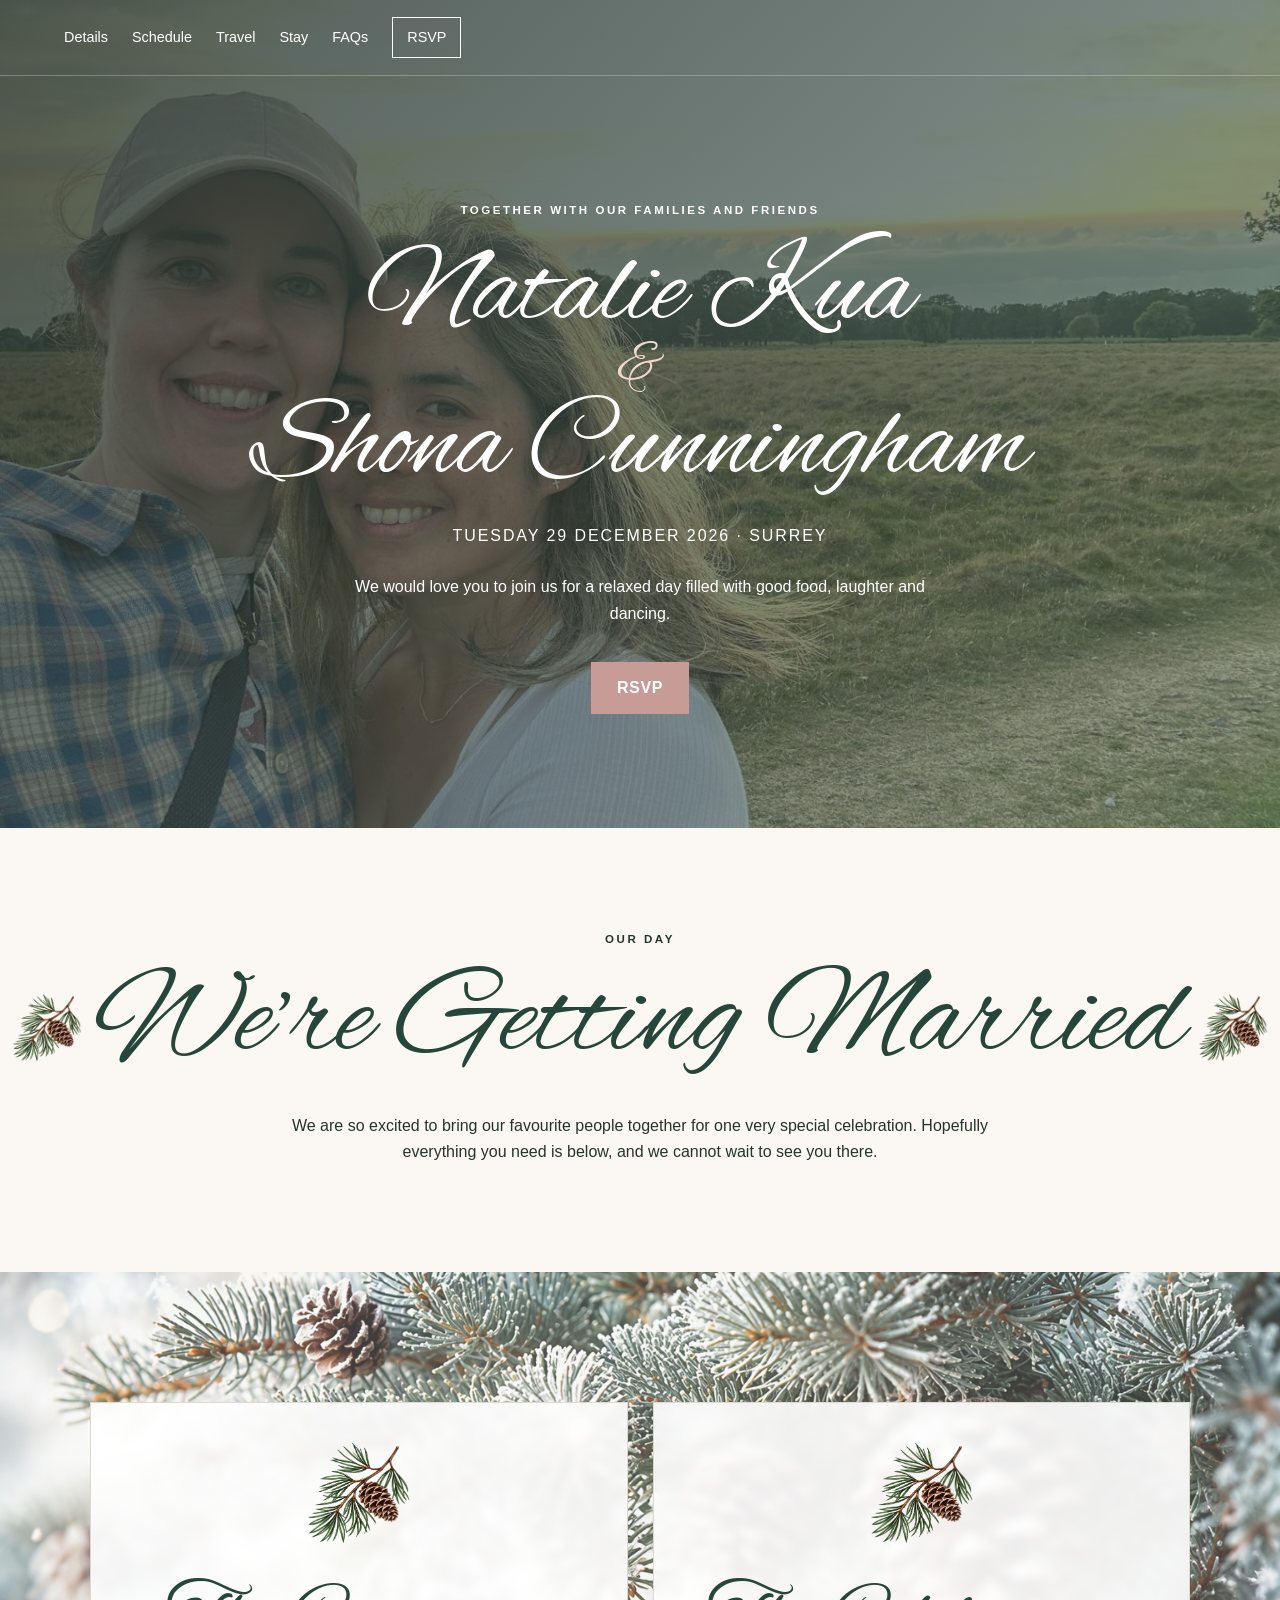
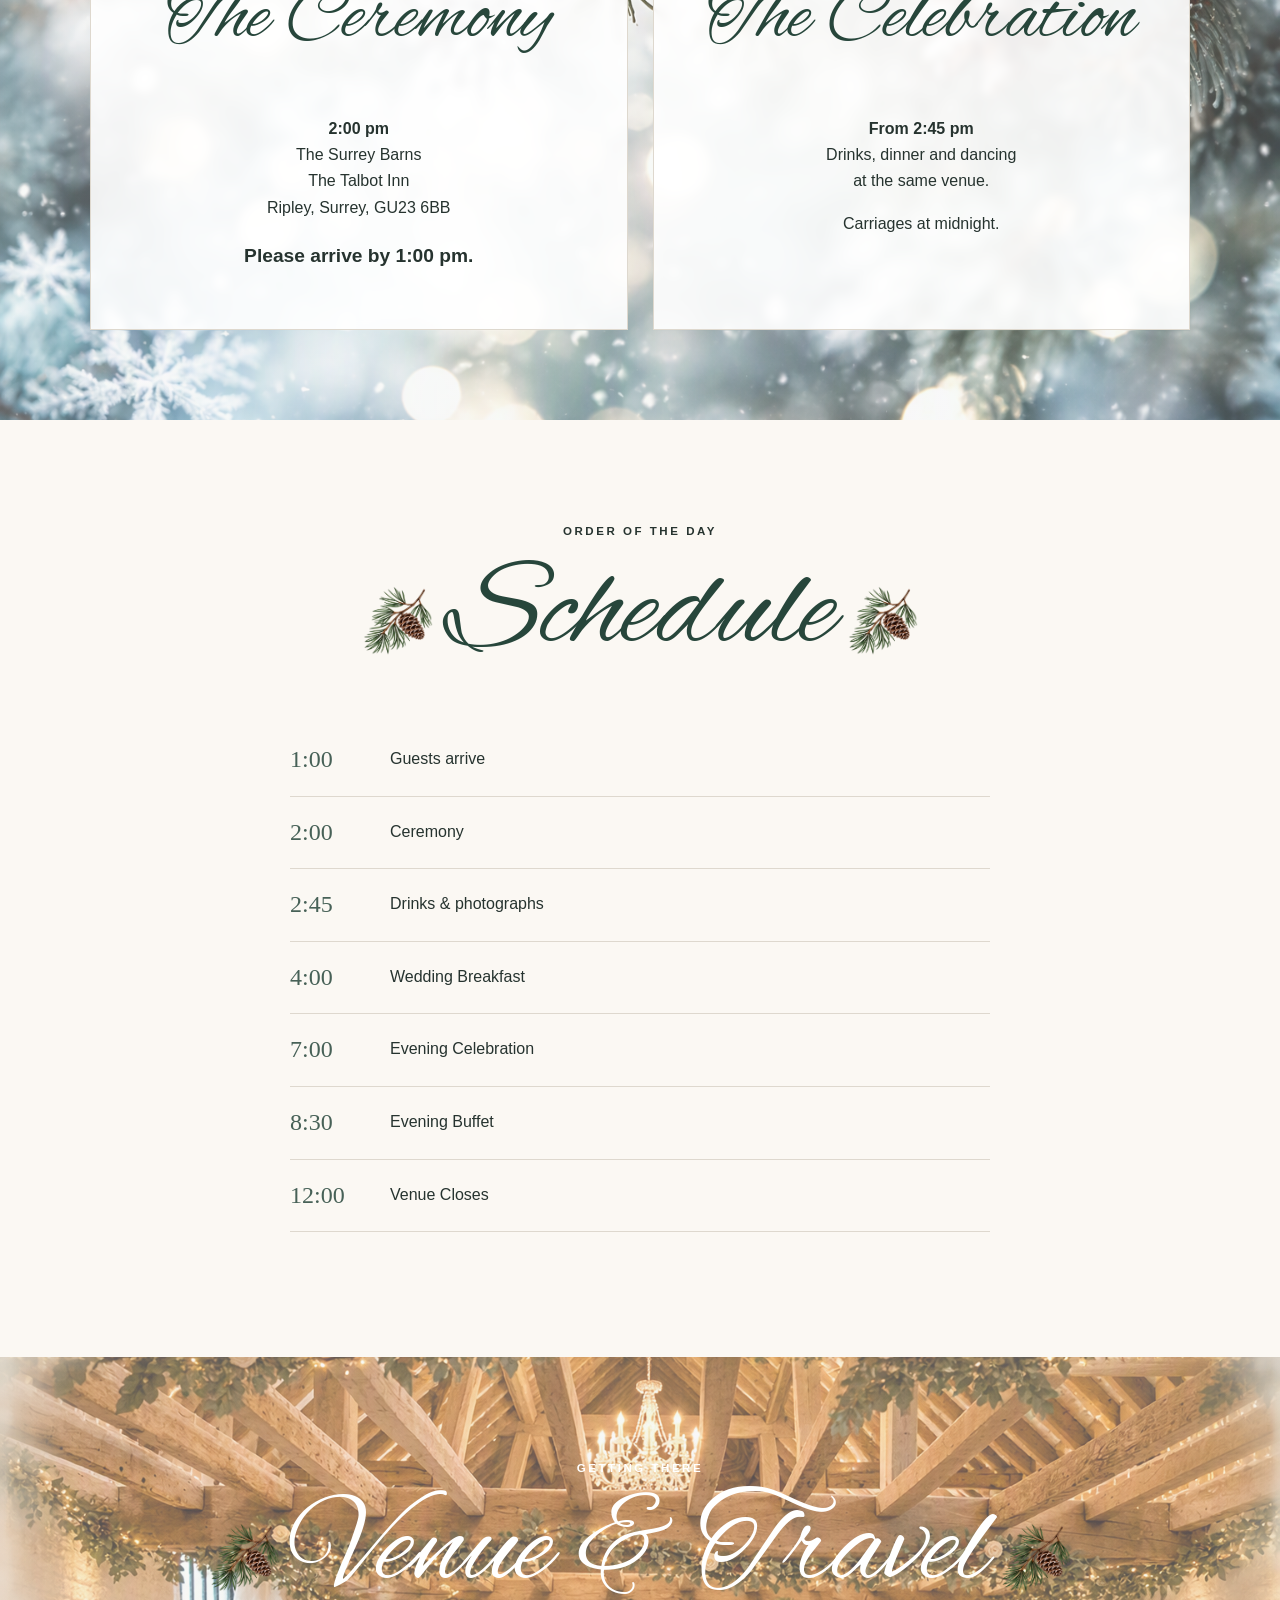
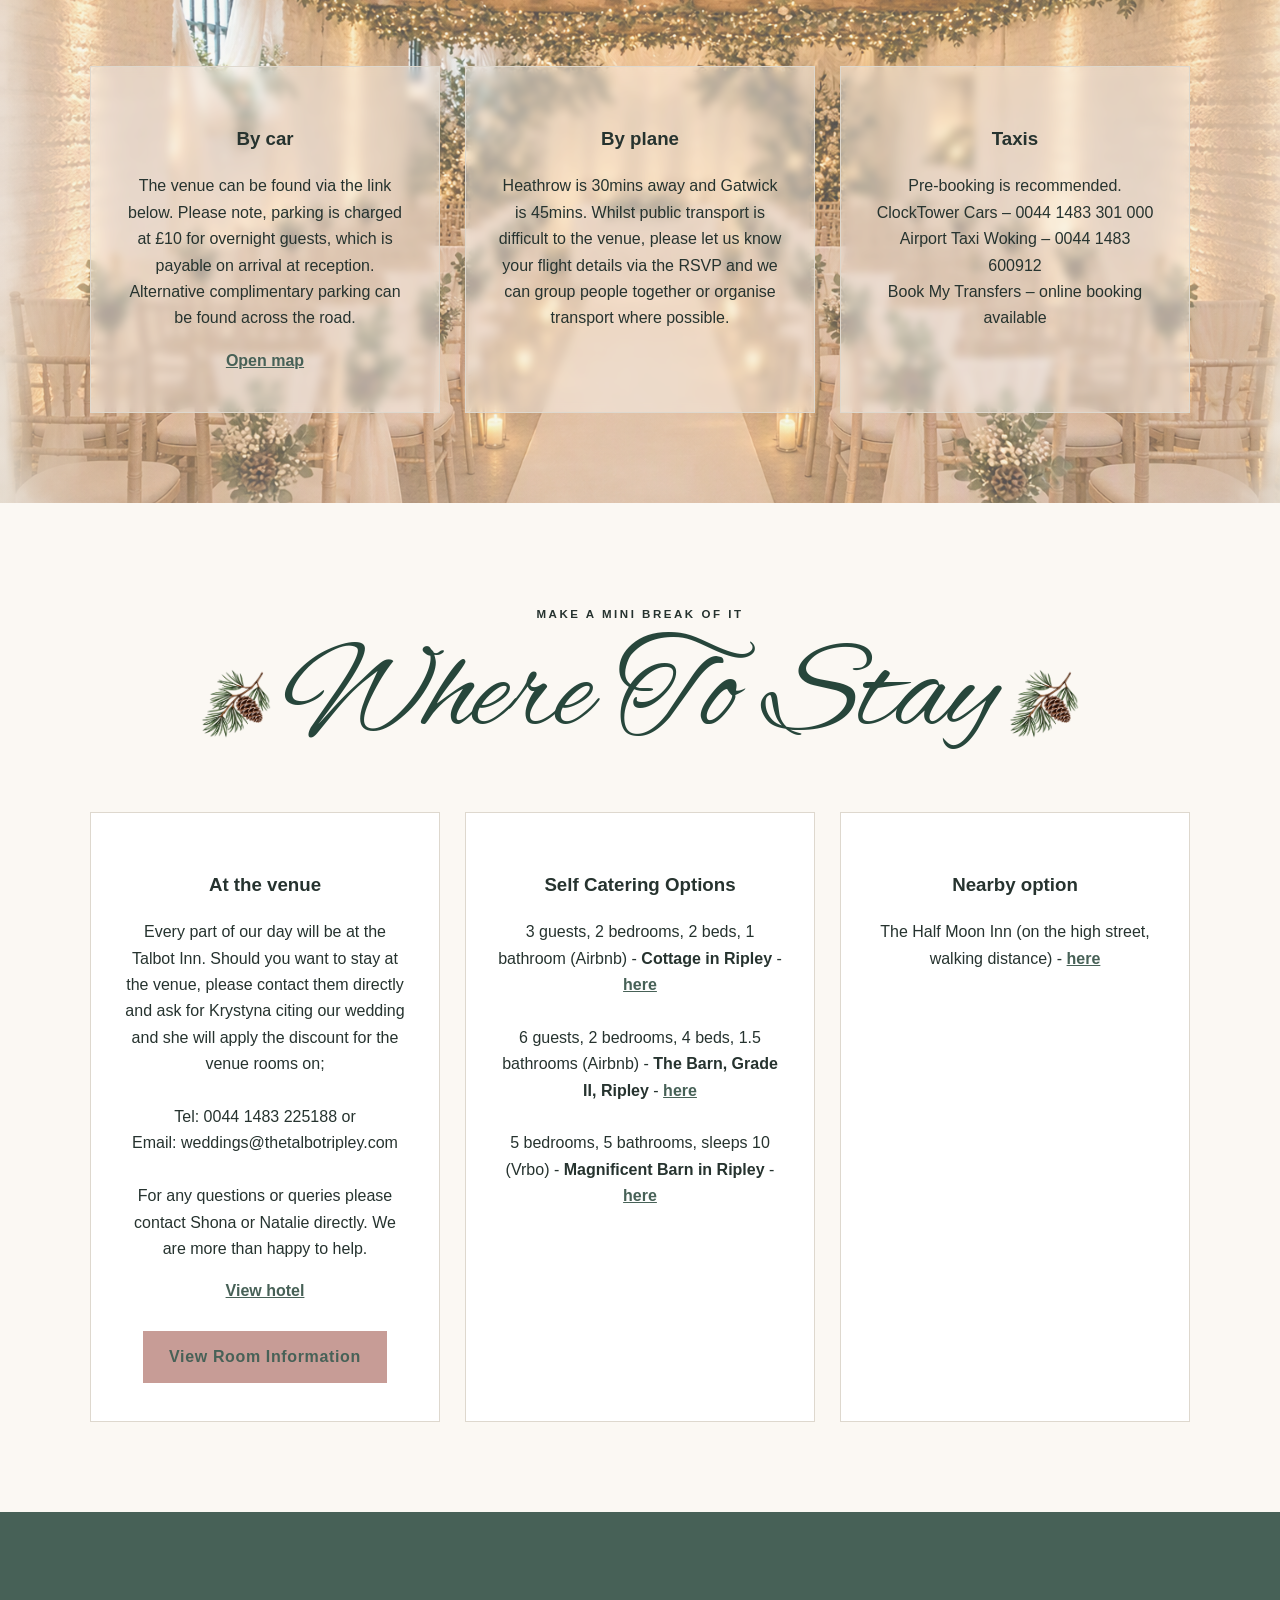
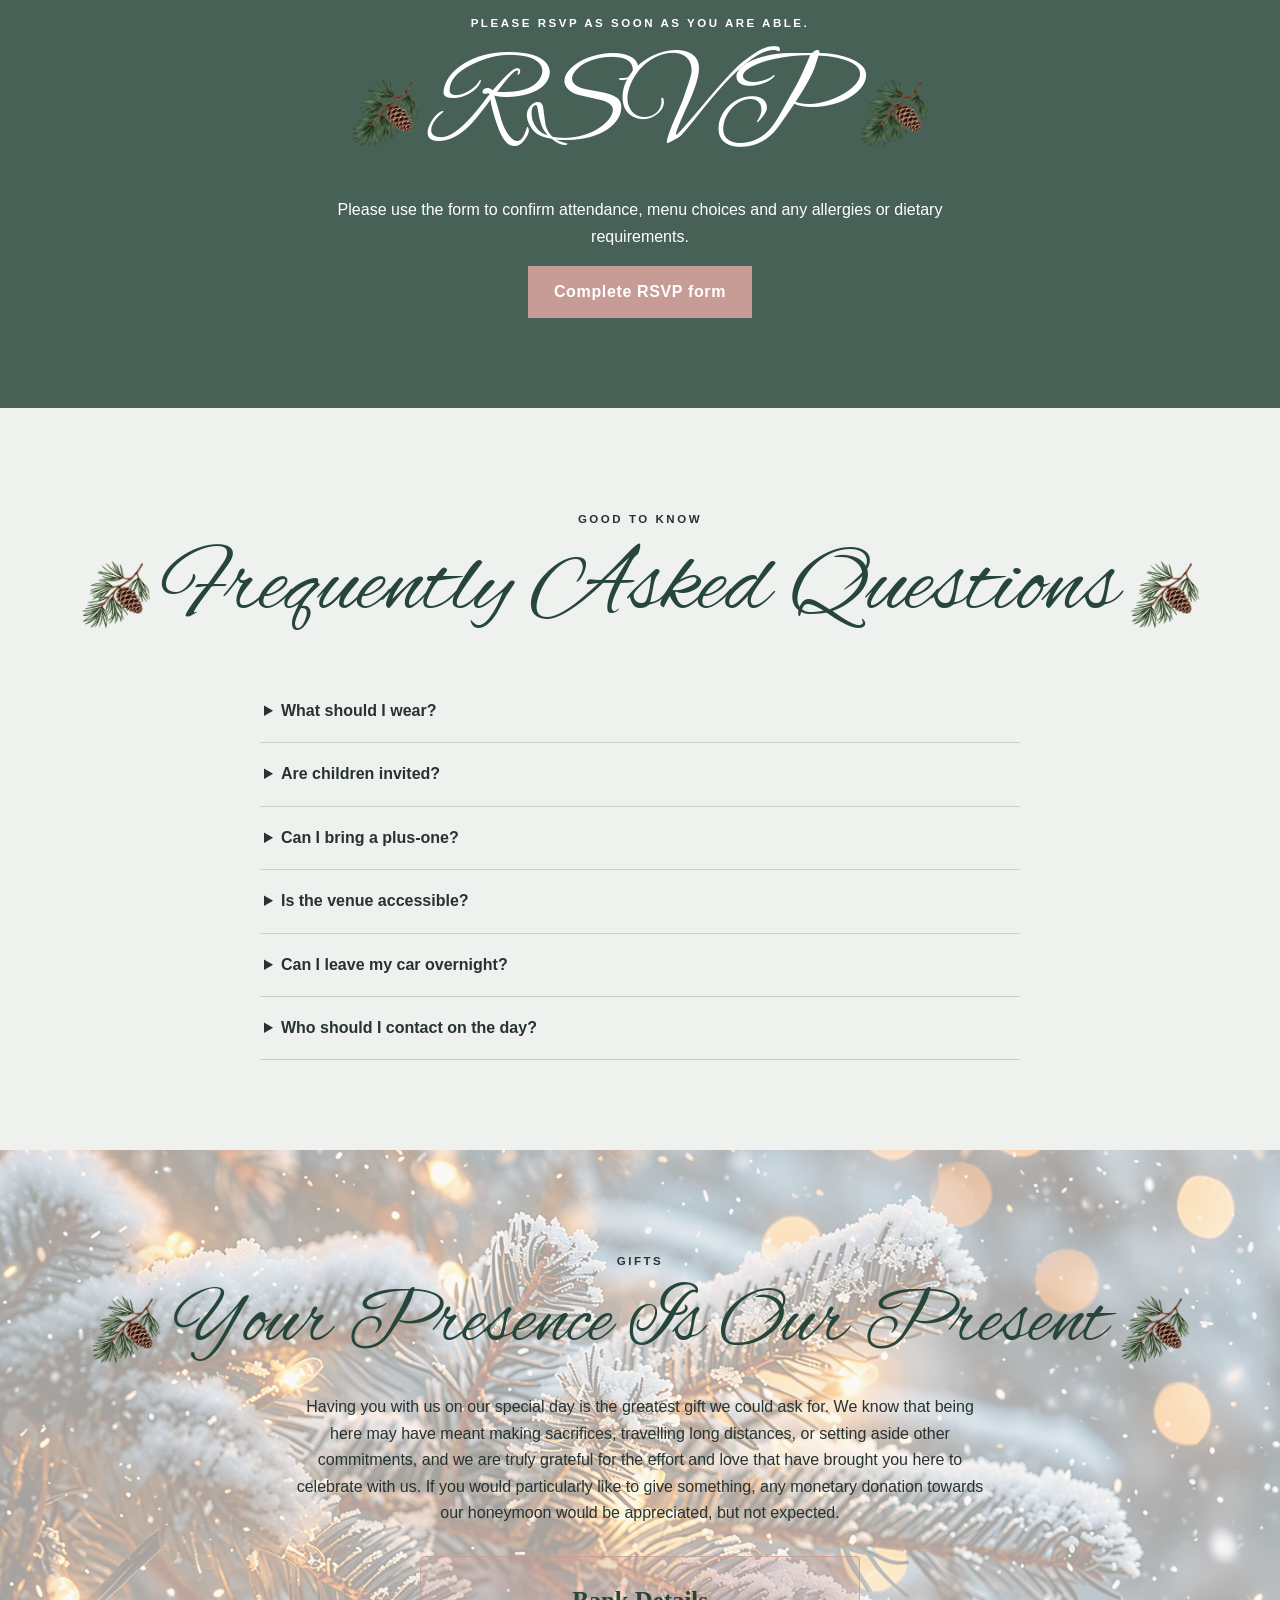
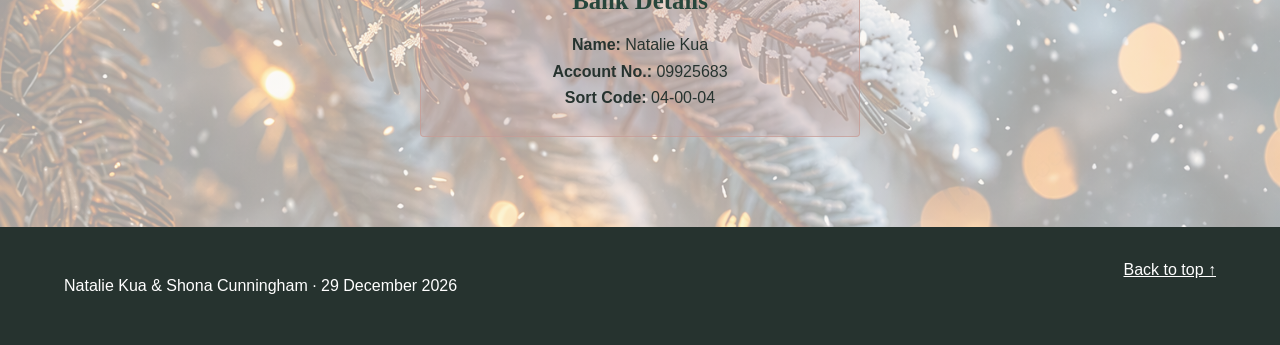
==== index.html @ ed96dc35 "Add Natalie and Shona wedding website" ====
<!doctype html>
<html lang="en">
<head>
  <meta charset="utf-8">
  <meta name="viewport" content="width=device-width, initial-scale=1">
  <meta name="description" content="Wedding website for Natalie Kua and Shona Cunningham">
  <title>Natalie Kua & Shona Cunningham | Our Wedding</title>
  <link rel="preconnect" href="https://fonts.googleapis.com">
  <link rel="preconnect" href="https://fonts.gstatic.com" crossorigin>
  <link href="https://fonts.googleapis.com/css?family=Alex+Brush" rel="stylesheet">
  <link rel="stylesheet" href="styles.css">
</head>
<body>
  <header class="hero" id="home">
    <nav class="nav" aria-label="Main navigation">
      <button class="menu-button" aria-expanded="false" aria-controls="menu">Menu</button>
      <div id="menu" class="menu">
        <a href="#details">Details</a><a href="#schedule">Schedule</a><a href="#travel">Travel</a><a href="#stay">Stay</a><a href="#faq">FAQs</a><a class="nav-rsvp" href="#rsvp">RSVP</a>
      </div>
    </nav>
    <div class="hero-content">
      <p class="eyebrow">Together with our families and friends</p>
      <h1>Natalie Kua <span>&</span> Shona Cunningham</h1>
      <p class="date">Tuesday 29 December 2026 · Surrey</p>
      <p class="intro">We would love you to join us for a relaxed day filled with good food, laughter and dancing.</p>
      <a class="button primary" href="#rsvp">RSVP</a>
    </div>
  </header>

  <main>
	<section class="section welcome">
		<p class="eyebrow">Our day</p>
		<div class="schedule-title"><img class="schedule-pinecone" src="pinecone.png" alt=""><h2>We’re Getting Married</h2><img class="schedule-pinecone" src="pinecone.png" alt=""></div>
		<p>We are so excited to bring our favourite people together for one very special celebration. Hopefully everything you need is below, and we cannot wait to see you there.</p>
	</section>

	<section class="section tinted details-background" id="details">
	<div class="grid two">
		<article class="card"><img class="pinecone-icon" src="pinecone.png" alt=""><h2 class="winter-title">The Ceremony</h2><p><strong>2:00 pm</strong><br>The Surrey Barns<br>The Talbot Inn<br>Ripley, Surrey, GU23 6BB</p><p class="arrival-time">Please arrive by 1:00 pm.</p></article>
		<article class="card"><img class="pinecone-icon" src="pinecone.png" alt=""><h2 class="winter-title">The Celebration</h2><p><strong>From 2:45 pm</strong><br>Drinks, dinner and dancing<br>at the same venue.</p><p>Carriages at midnight.</p></article>
	</div>
	</section>

    <section class="section" id="schedule"><p class="eyebrow">Order of the day</p><div class="schedule-title"><img class="schedule-pinecone" src="pinecone.png" alt=""><h2>Schedule</h2><img class="schedule-pinecone" src="pinecone.png" alt=""></div>
      <div class="timeline">
        <div><time>1:00</time><p>Guests arrive</p></div><div><time>2:00</time><p>Ceremony</p></div><div><time>2:45</time><p>Drinks & photographs</p></div><div><time>4:00</time><p>Wedding Breakfast</p></div><div><time>7:00</time><p>Evening Celebration</p></div><div><time>8:30</time><p>Evening Buffet</p></div><div><time>12:00</time><p>Venue Closes</p></div>
      </div>
    </section>

    <section class="section tinted venue-background" id="travel"><p class="eyebrow">Getting there</p><div class="schedule-title venue-title"><img class="schedule-pinecone" src="pinecone.png" alt=""><h2>Venue & Travel</h2><img class="schedule-pinecone" src="pinecone.png" alt=""></div>
      <div class="grid three">
        <article class="info"><h3>By car</h3><p>The venue can be found via the link below. Please note, parking is charged at £10 for overnight guests, which is payable on arrival at reception. Alternative complimentary parking can be found across the road.</p><a href="https://www.google.com/maps/place/The+Talbot+Inn/@51.301319,-0.4917199,17z/data=!3m1!4b1!4m9!3m8!1s0x4875d91f69d232e7:0x730e98c4e39c1e89!5m2!4m1!1i2!8m2!3d51.301319!4d-0.489145!16s%2Fg%2F1thkr515?entry=ttu&g_ep=EgoyMDI2MDkyMy4wIKXMDSoASAFQAw%3D%3D" target="_blank" rel="noopener">Open map</a></article>
        <article class="info"><h3>By plane</h3><p>Heathrow is 30mins away and Gatwick is 45mins. Whilst public transport is difficult to the venue, please let us know your flight details via the RSVP and we can group people together or organise transport where possible.</p></article>
        <article class="info"><h3>Taxis</h3><p>Pre-booking is recommended.<br>ClockTower Cars – 0044 1483 301 000<br>Airport Taxi Woking – 0044 1483 600912<br>Book My Transfers – online booking available</p></article>
      </div>
    </section>

    <section class="section" id="stay"><p class="eyebrow">Make a mini break of it</p><div class="schedule-title"><img class="schedule-pinecone" src="pinecone.png" alt=""><h2>Where To Stay</h2><img class="schedule-pinecone" src="pinecone.png" alt=""></div>
      <div class="grid three">
        <article class="hotel"><h3>At the venue</h3><p>Every part of our day will be at the Talbot Inn. Should you want to stay at the venue, please contact them directly and ask for Krystyna citing our wedding and she will apply the discount for the venue rooms on;<br><br>Tel: 0044 1483 225188 or<br>Email: weddings@thetalbotripley.com<br><br>For any questions or queries please contact Shona or Natalie directly. We are more than happy to help.</p><a href="https://www.thetalbotripley.com/">View hotel</a><br><br><a class="button primary" href="Booking Bedrooms Information.png" target="_blank" rel="noopener noreferrer">View Room Information</a></article>
        <article class="hotel"><h3>Self Catering Options</h3><p>3 guests, 2 bedrooms, 2 beds, 1 bathroom (Airbnb) - <strong>Cottage in Ripley</strong> - <a href="https://www.airbnb.co.uk/rooms/48444565?adults=1&amp;search_mode=regular_search&amp;check_in=2026-10-12&amp;check_out=2026-10-17&amp;children=0&amp;infants=0&amp;pets=0&amp;source_impression_id=p3_1791283510_P3bq5tAaZskhREGz&amp;previous_page_section_name=1001&amp;federated_search_id=3cce7e11-edb4-4709-88c5-89ece3b76636" target="_blank" rel="noopener noreferrer">here</a><br><br>6 guests, 2 bedrooms, 4 beds, 1.5 bathrooms (Airbnb) - <strong>The Barn, Grade II, Ripley</strong> - <a href="https://www.airbnb.co.uk/rooms/1240461088246200144?adults=1&amp;search_mode=regular_search&amp;check_in=2026-10-17&amp;check_out=2026-10-22&amp;children=0&amp;infants=0&amp;pets=0&amp;source_impression_id=p3_1791283533_P3ZbaBsSHEoRqsiL&amp;previous_page_section_name=1001&amp;federated_search_id=3cce7e11-edb4-4709-88c5-89ece3b76636" target="_blank" rel="noopener noreferrer">here</a><br><br>5 bedrooms, 5 bathrooms, sleeps 10 (Vrbo) - <strong>Magnificent Barn in Ripley</strong> - <a href="https://www.vrbo.com/en-gb/p5390775vb?msockid=27b9644bcc4963fe02867288cd6f6294" target="_blank" rel="noopener noreferrer">here</a></p></article>
        <article class="hotel"><h3>Nearby option</h3><p>The Half Moon Inn (on the high street, walking distance) - <a href="https://thehalfmoonripley.co.uk/" target="_blank" rel="noopener noreferrer">here</a></p></article>
      </div>
    </section>

    <section class="section rsvp" id="rsvp"><p class="eyebrow">Please RSVP as soon as you are able.</p><div class="schedule-title"><img class="schedule-pinecone" src="pinecone.png" alt=""><h2>RSVP</h2><img class="schedule-pinecone" src="pinecone.png" alt=""></div><p>Please use the form to confirm attendance, menu choices and any allergies or dietary requirements.</p>
      <a class="button primary" href="rsvp.html">Complete RSVP form</a>
    </section>

	<section class="section tinted" id="faq">
	
		<p class="eyebrow">Good to know</p>
	
		<div class="schedule-title"><img class="schedule-pinecone" src="pinecone.png" alt=""><h2>Frequently Asked Questions</h2><img class="schedule-pinecone" src="pinecone.png" alt=""></div>
	
		<div class="accordions">
	
			<details>
				<summary>What should I wear?</summary>
				<p>Smart casual. We want you to feel comfortable , so wear whatever makes you feel your best and lets you celebrate and dance. The ceremony and reception are both located at The Talbot Inn, which will have heating. However, as it is the middle of winter, it may still be a bit chilly.</p>
			</details>
	
			<details>
				<summary>Are children invited?</summary>
				<p>While we love all the little ones in our lives, our wedding will be an adults only celebration. We are only able to accommodate children within our immediate family. We hope you understand and can still join us to celebrate!</p>
			</details>
	
			<details>
				<summary>Can I bring a plus-one?</summary>
				<p>Please refer to your invitation or contact us if you are unsure.</p>
			</details>
	
			<details>
				<summary>Is the venue accessible?</summary>
				<p>The ceremony and celebration has step-free access, accessible parking and accessible facilities.</p>
			</details>
	
			<details>
				<summary>Can I leave my car overnight?</summary>
				<p>Parking at the Talbot Inn is charged at £10 for overnight guests which is payable on arrival at reception. Alternative complimentary parking can be found across the road.</p>
			</details>
	
			<details>
				<summary>Who should I contact on the day?</summary>
				<p>Please contact Krystyna at The Talbot Inn on 0044 1483 225188 and she should be able to contact Natalie or Shona if they do not have their phones to hand.</p>
			</details>
	
		</div>
	
	</section>

    <section class="section gifts"><p class="eyebrow">Gifts</p><div class="schedule-title"><img class="schedule-pinecone" src="pinecone.png" alt=""><h2>Your Presence Is Our Present</h2><img class="schedule-pinecone" src="pinecone.png" alt=""></div><p>Having you with us on our special day is the greatest gift we could ask for. We know that being here may have meant making sacrifices, travelling long distances, or setting aside other commitments, and we are truly grateful for the effort and love that have brought you here to celebrate with us. If you would particularly like to give something, any monetary donation towards our honeymoon would be appreciated, but not expected.</p><div class="bank-details"><h3>Bank Details</h3><p><strong>Name:</strong> Natalie Kua<br><strong>Account No.:</strong> 09925683<br><strong>Sort Code:</strong> 04-00-04</p></div></section>
  </main>
  <footer><p>Natalie Kua & Shona Cunningham · 29 December 2026</p><a href="#home">Back to top ↑</a></footer>
  <script src="script.js"></script>
</body></html>
---- styles.css ----
:root{--cream:#fbf8f3;--green:#476157;--dark:#26332f;--rose:#c79c96;--white:#fff;--line:#ded8ce}*{box-sizing:border-box}html{scroll-behavior:smooth}body{margin:0;color:var(--dark);background:var(--cream);font-family:Inter,sans-serif;line-height:1.65}.hero{min-height:92vh;background:linear-gradient(135deg,rgba(38,51,47,.80),rgba(71,97,87,.55)),url('hero-placeholder.jpg') center/cover;display:flex;flex-direction:column;color:white}.nav{height:76px;display:flex;align-items:center;justify-content:space-between;padding:0 5%;border-bottom:1px solid rgba(255,255,255,.25)}.brand{color:white;text-decoration:none;font:600 1.7rem 'Cormorant Garamond',serif}.menu{display:flex;align-items:center;gap:24px}.menu a{color:white;text-decoration:none;font-size:.9rem}.nav-rsvp{border:1px solid white;padding:8px 14px}.menu-button{display:none;background:none;border:1px solid white;color:white;padding:8px 12px}.hero-content{margin:auto;text-align:center;max-width:820px;padding:50px 20px}.eyebrow{text-transform:uppercase;letter-spacing:.22em;font-size:.72rem;font-weight:600}.hero h1,.section h2{font-family:'Cormorant Garamond',serif;font-weight:600}.hero h1{font-size:clamp(3.4rem,9vw,7.5rem);line-height:.86;margin:25px 0}.hero h1 span{display:block;font-size:.55em;color:#efd7d2}.date{letter-spacing:.12em;text-transform:uppercase}.intro{max-width:620px;margin:25px auto 35px}.button{display:inline-block;padding:13px 26px;text-decoration:none;font-weight:600;letter-spacing:.04em}.primary{background:var(--rose);color:white}.section{padding:90px 7%;text-align:center}.section>p{max-width:700px;margin-left:auto;margin-right:auto}.section h2{font-size:clamp(2.4rem,5vw,4rem);margin:8px 0 30px}.tinted{background:#eef1ee}.grid{display:grid;gap:25px;max-width:1100px;margin:40px auto 0}.two{grid-template-columns:repeat(2,1fr)}.three{grid-template-columns:repeat(3,1fr)}.card,.info,.hotel{background:var(--white);padding:38px 30px;border:1px solid var(--line)}.icon{font-size:2rem;color:var(--rose)}.info a,.hotel a{color:var(--green);font-weight:600}.timeline{max-width:700px;margin:35px auto;text-align:left}.timeline div{display:grid;grid-template-columns:100px 1fr;border-bottom:1px solid var(--line);padding:16px 0}.timeline time{font-family:'Cormorant Garamond',serif;font-size:1.5rem;color:var(--green)}.timeline p{margin:6px 0}.rsvp{background:var(--green);color:white}.small{font-size:.8rem;opacity:.8}.accordions{max-width:760px;margin:auto;text-align:left}details{border-bottom:1px solid #c7d0cb;padding:18px 4px}summary{font-weight:600;cursor:pointer}footer{padding:30px 5%;background:var(--dark);color:white;display:flex;justify-content:space-between}footer a{color:white}@media(max-width:750px){.menu-button{display:block}.menu{display:none;position:absolute;top:76px;left:0;right:0;background:var(--dark);padding:24px;flex-direction:column}.menu.open{display:flex}.two,.three{grid-template-columns:1fr}.section{padding:65px 6%}.hero h1{font-size:4rem}footer{display:block;text-align:center}}

/* Ceremony and celebration background */

.details-background {
    background-image:
        linear-gradient(
            rgba(238, 241, 238, 0.25),
            rgba(238, 241, 238, 0.25)
        ),
        url("./ceremony-background.jpg");

    background-position: center;
    background-size: cover;
    background-repeat: no-repeat;
}


/* Frosted ceremony and celebration cards */

.details-background .card {
    background: rgba(255, 255, 255, 0.91);
    backdrop-filter: blur(4px);
    -webkit-backdrop-filter: blur(4px);
}


/* Pinecone illustration above the titles */

.pinecone-icon {
    display: block;
    width: 105px;
    height: 105px;
    object-fit: contain;
    margin: 0 auto 4px;
}

/* Names opening titles */


.hero h1 {
font-family: "Alex Brush", cursive;
color: white;
font-weight: 400;
}


/* Calligraphy titles */

.section h2.winter-title {
font-family: "Alex Brush", cursive;
color: #27463b;
font-size: 5rem;
font-weight: 400;
}


/* Venue background image */

/* Venue background image */
.venue-background {
    background:
        linear-gradient(
            rgba(238, 241, 238, 0.3),
            rgba(238, 241, 238, 0.3)
        ),
        url("venue-background.jpg")
        center center / cover no-repeat !important;
}

/* Venue & Travel title */
.venue-background .venue-title h2 {
	font-family: "Alex Brush", cursive !important;
	color: #FFFFFF !important;
	font-size: 8rem;
	font-weight: 400;
	white-space: nowrap;
	margin: 8px 0 20px;
}

/* Keep Getting There white */
.section.venue-background > .eyebrow {
    color: white !important;
}

/* Translucent travel boxes */
.venue-background .info {
    background: rgba(255, 255, 255, 0.4);
    backdrop-filter: blur(4px);
    -webkit-backdrop-filter: blur(4px);
}


/* Schedule title with pinecones */

.schedule-title {
    display: flex;
    align-items: center;
    justify-content: center;
    gap: 12px;
}

.schedule-title h2 {
	font-family: "Alex Brush", cursive !important;
	color: #27463b;
	font-size: 8rem;
	font-weight: 400;
	line-height: 0.85;
	text-align: center;
	margin: 8px 0 20px;
}

.welcome .schedule-title h2 {
	font-size: 8rem;
	white-space: nowrap;
}

.schedule-title .schedule-pinecone {
	width: 70px;
	height: 70px;
	object-fit: contain;
	flex-shrink: 0;
}

.rsvp .schedule-title h2 {
color: white;
}

/* FAQ section - force everything to stack vertically */
#faq {
    display: block !important;
}

/* FAQ decorative title */
#faq .schedule-title {
    display: flex;
    align-items: center;
    justify-content: center;
    width: 100%;
}

/* Smaller FAQ title */
#faq .schedule-title h2 {
    font-size: 6rem;
    white-space: nowrap;
}

/* Questions underneath the title */
#faq .accordions {
    display: block !important;
    width: 100%;
    max-width: 760px;
    margin: 30px auto 0 !important;
    text-align: left;
    clear: both;
}

.gifts .schedule-title h2 {
font-family: "Alex Brush", cursive !important;
font-size: 5rem;
font-weight: 500;
}

.gifts {
background:
linear-gradient(
rgba(251, 248, 243, 0.65),
rgba(251, 248, 243, 0.65)
),
url("gifts-background.jpg")
center center / cover no-repeat;
}
/* Emphasise ceremony arrival time */
.arrival-time {
    font-size: 1.2rem;
    font-weight: 700;
}

/* Rose-tinted bank details box */
.bank-details {
    max-width: 440px;
    margin: 30px auto 0;
    padding: 24px 28px;
    background: rgba(199, 156, 150, 0.28);
    border: 1px solid rgba(199, 156, 150, 0.75);
    border-radius: 4px;
    text-align: center;
}
.bank-details h3 {
    margin: 0 0 10px;
    color: #27463b;
    font-family: 'Cormorant Garamond', serif;
    font-size: 1.55rem;
}
.bank-details p {
    margin: 0;
}
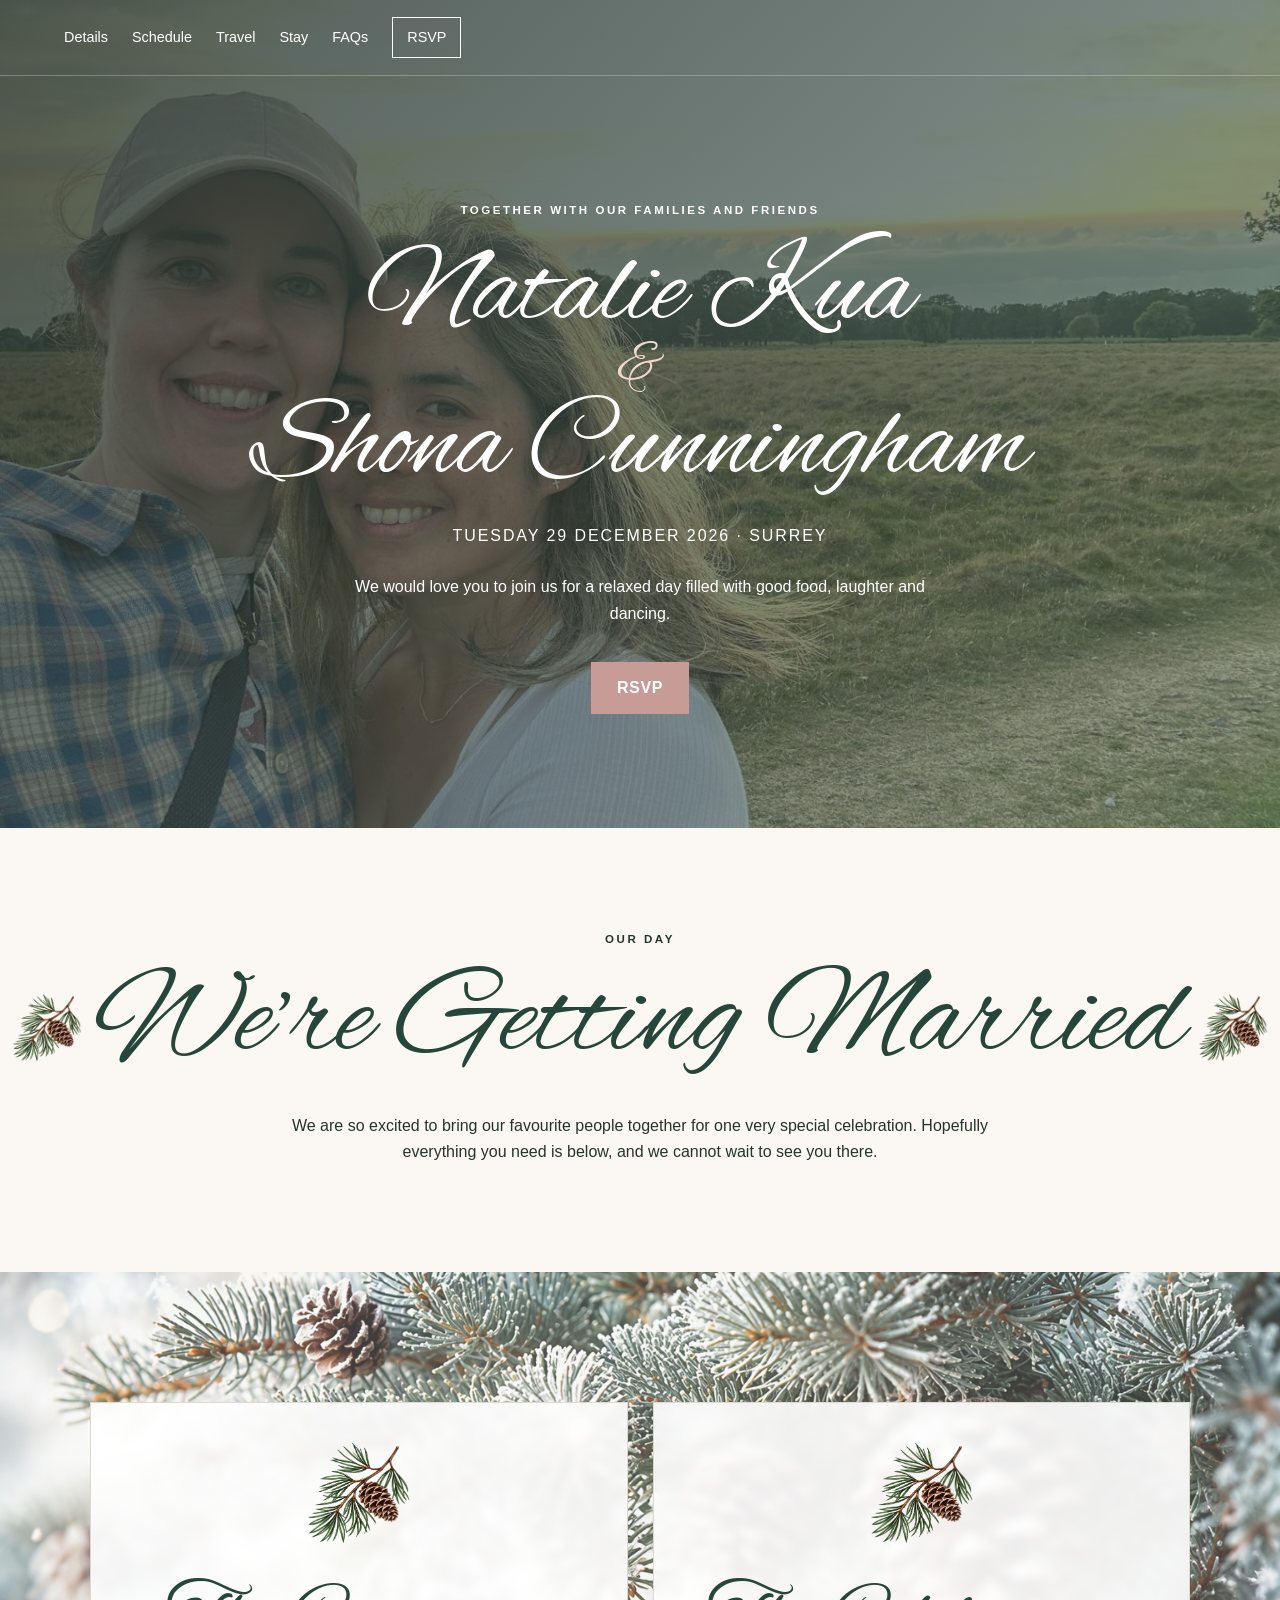
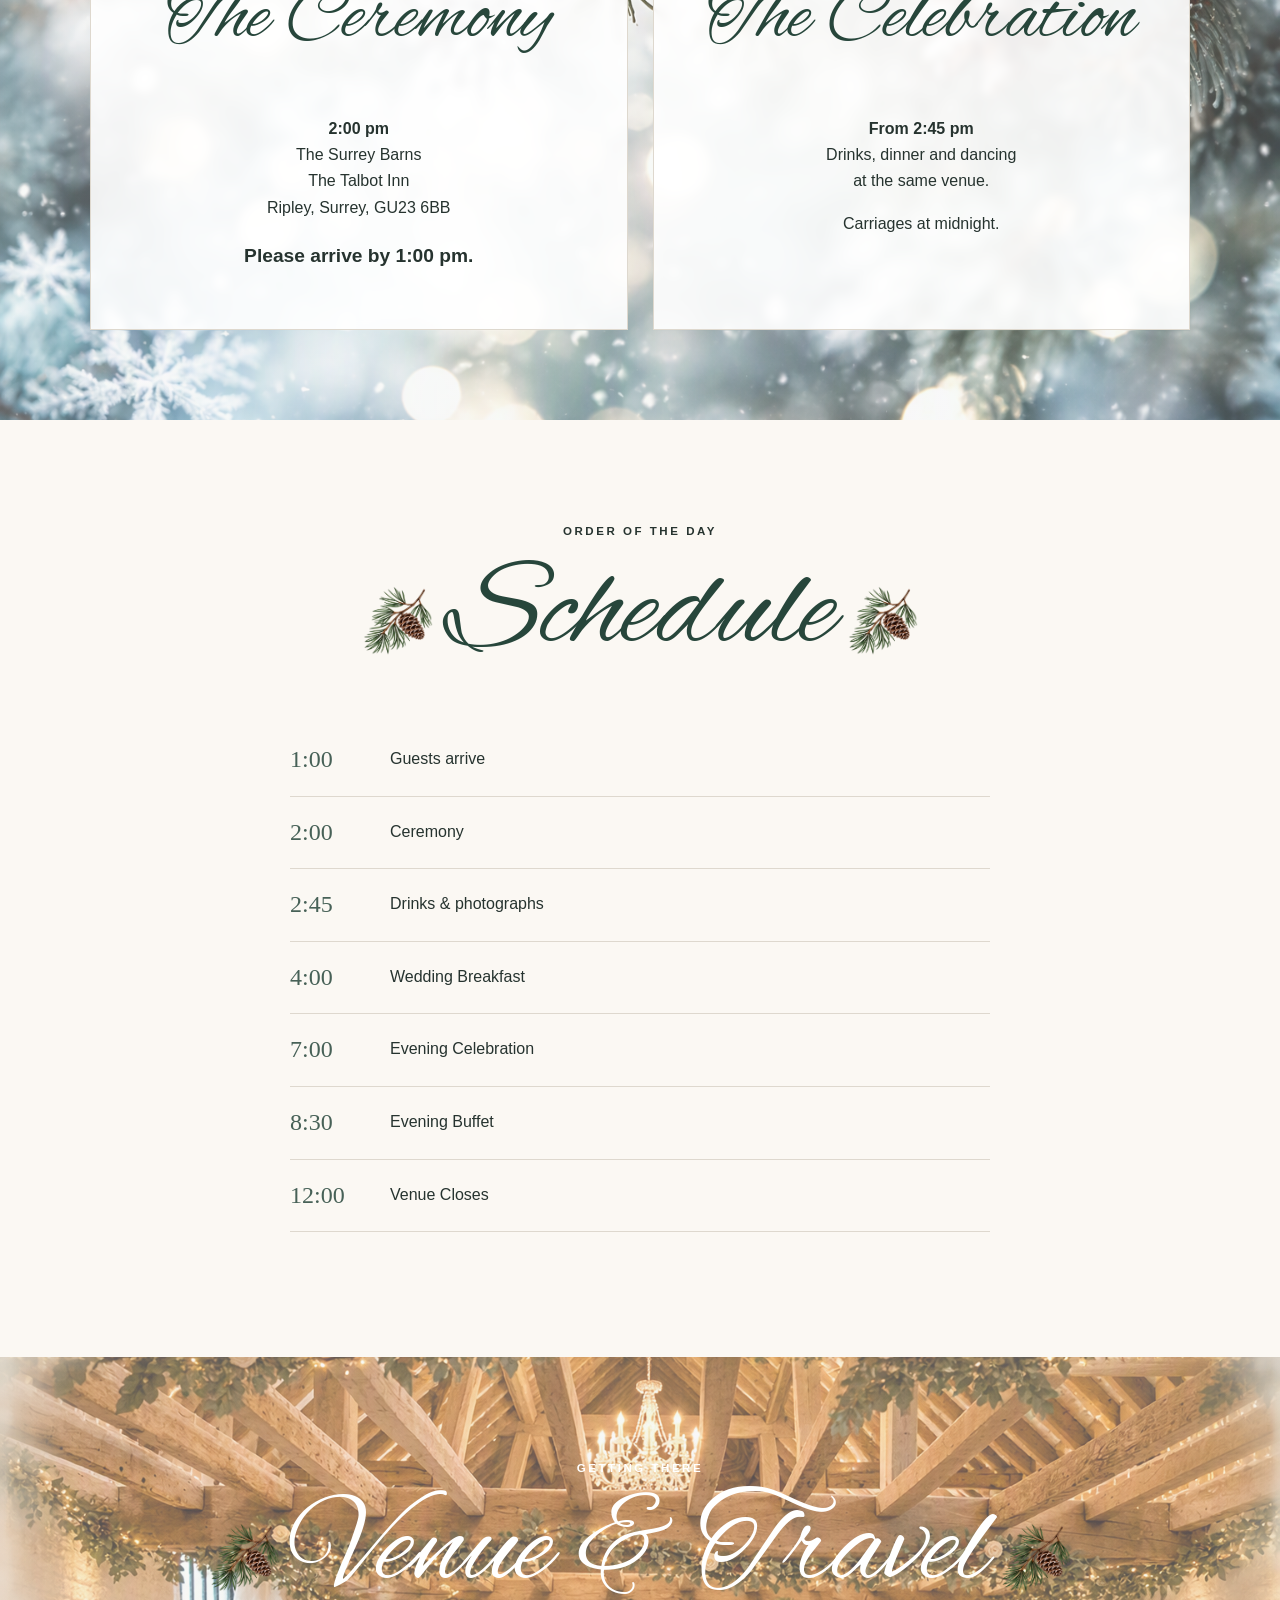
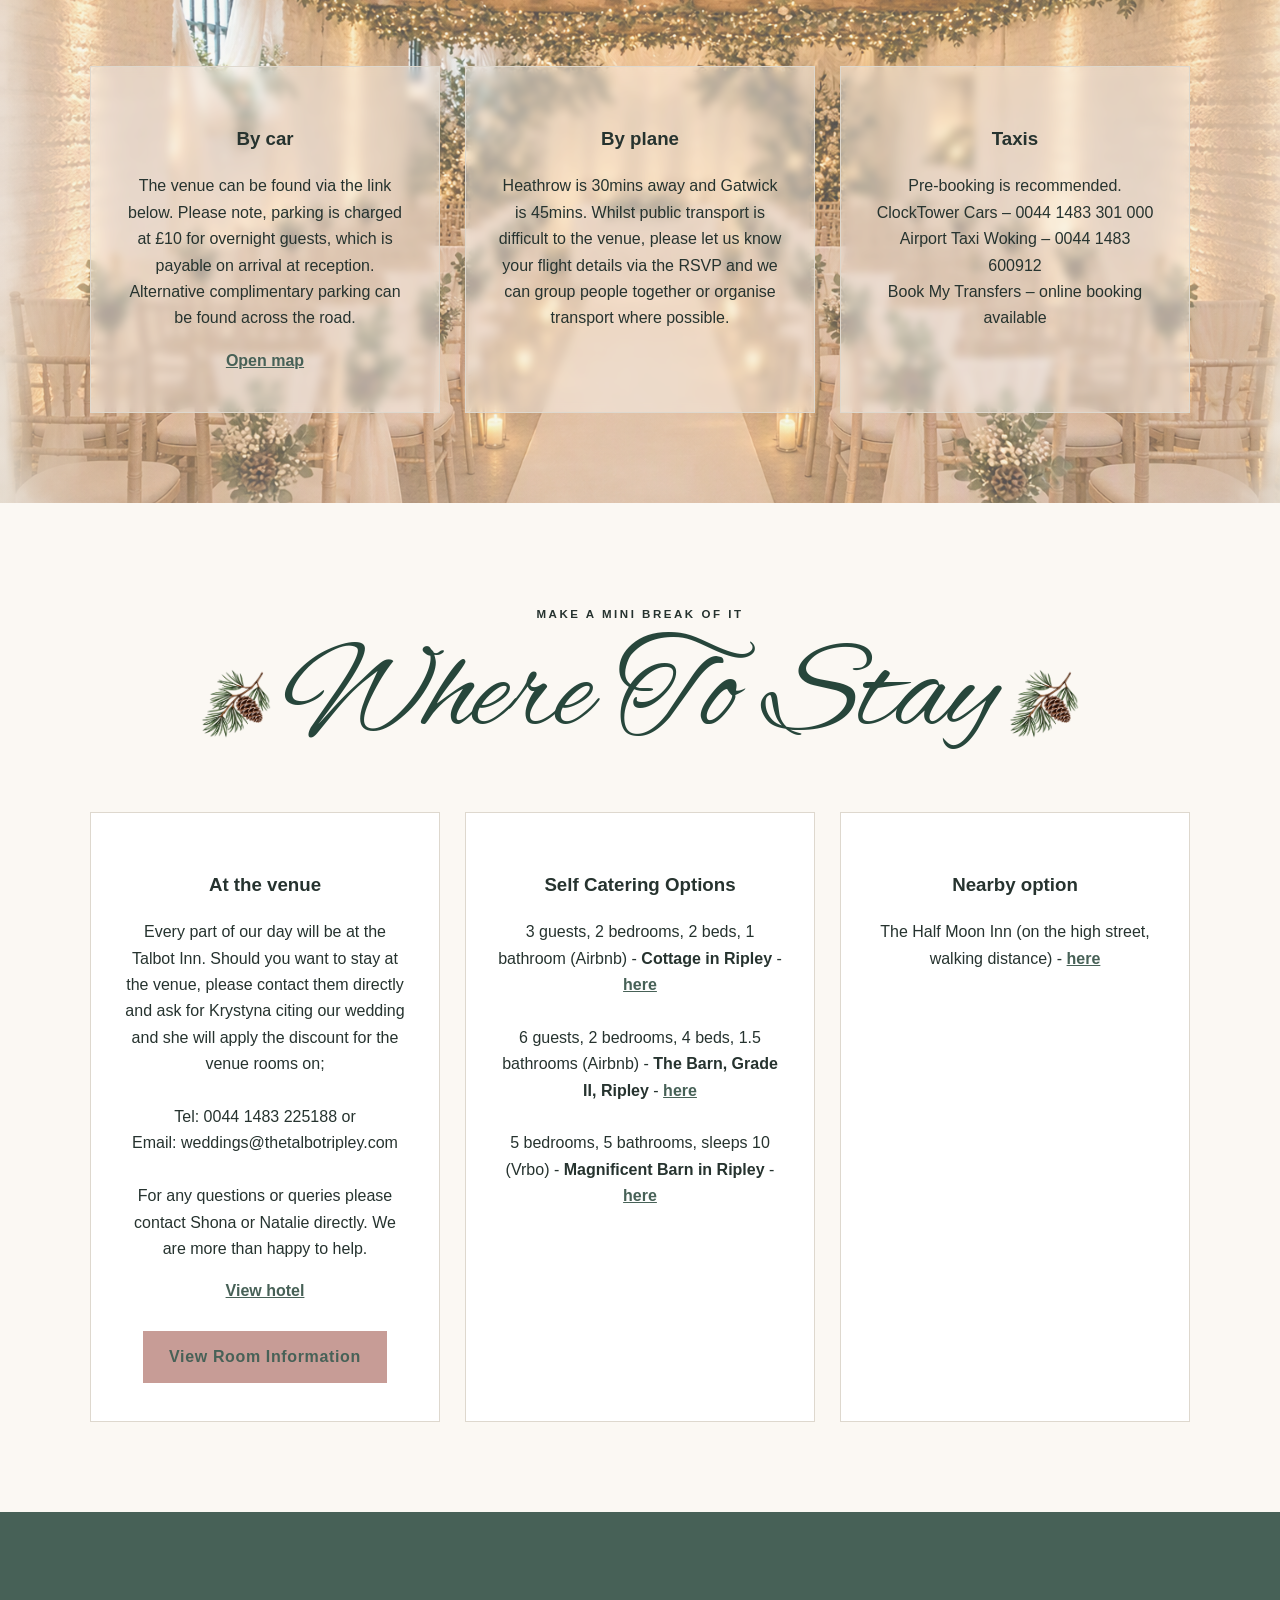
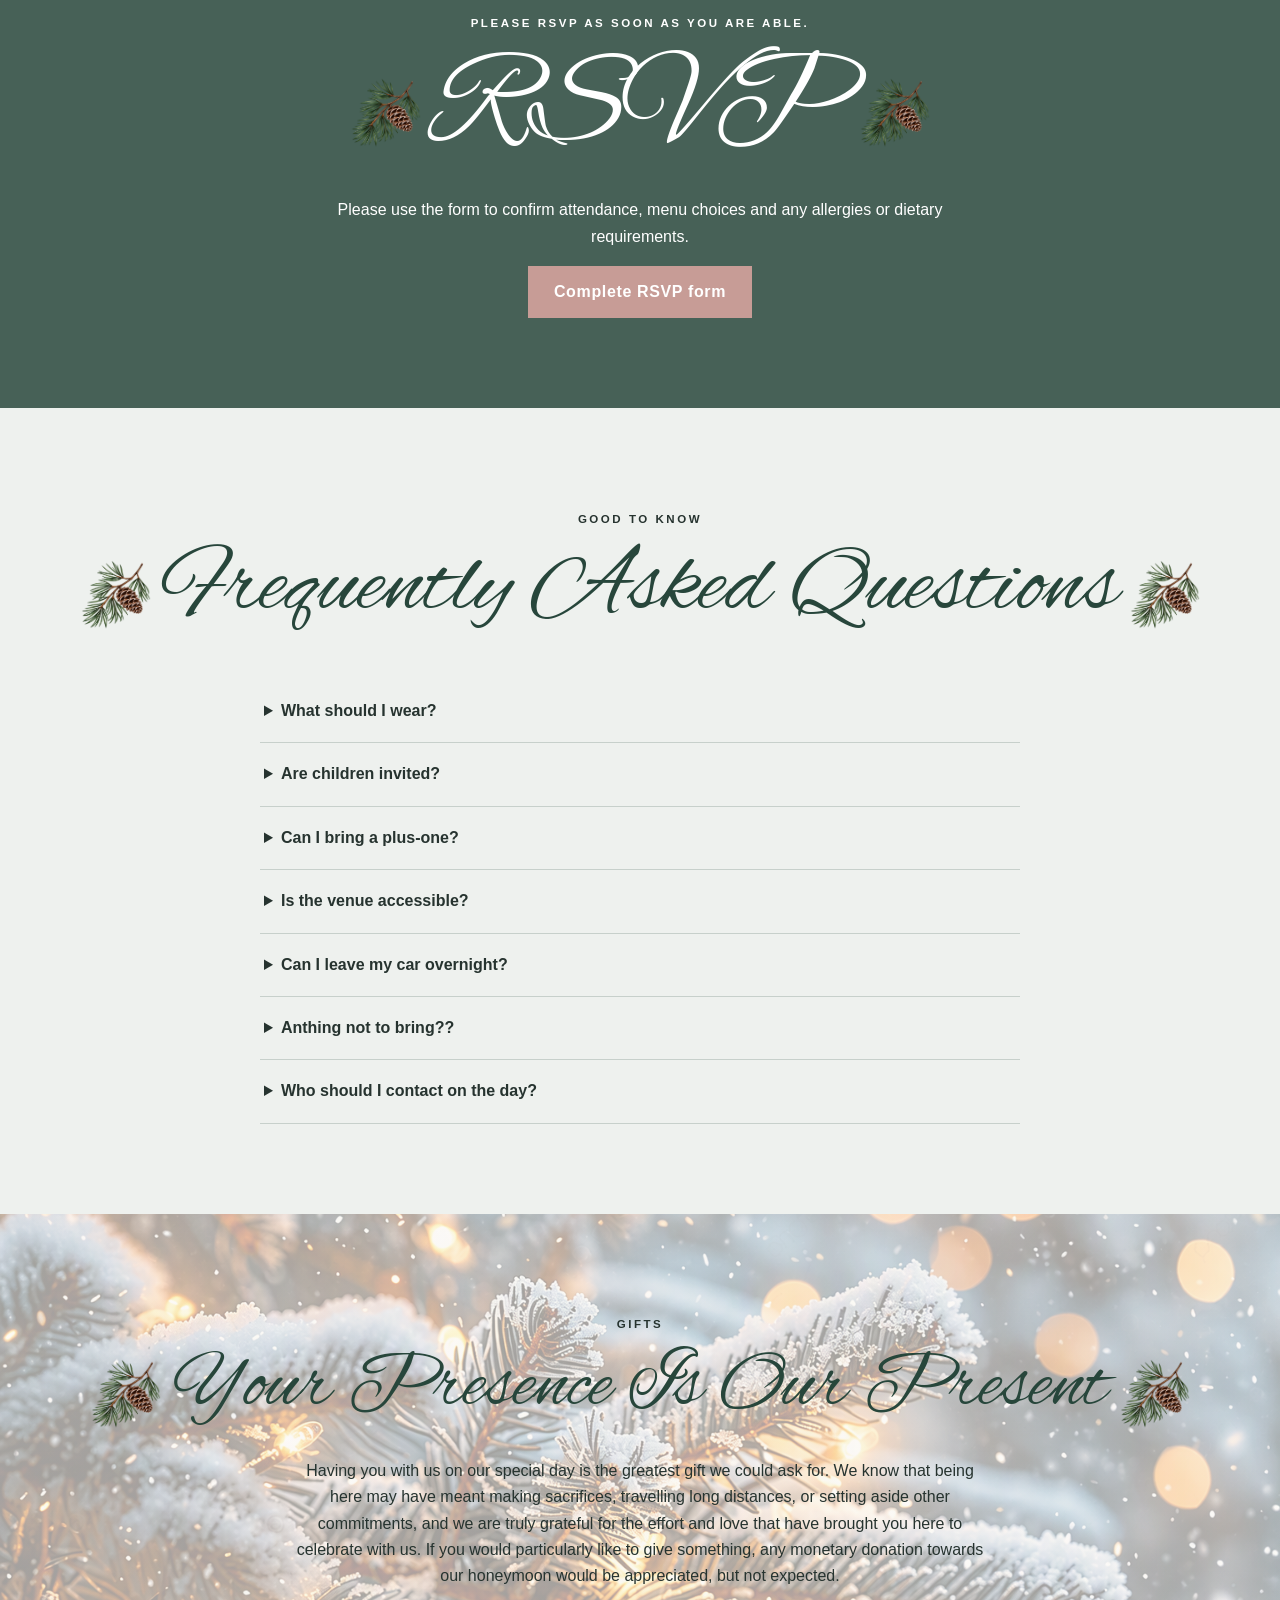
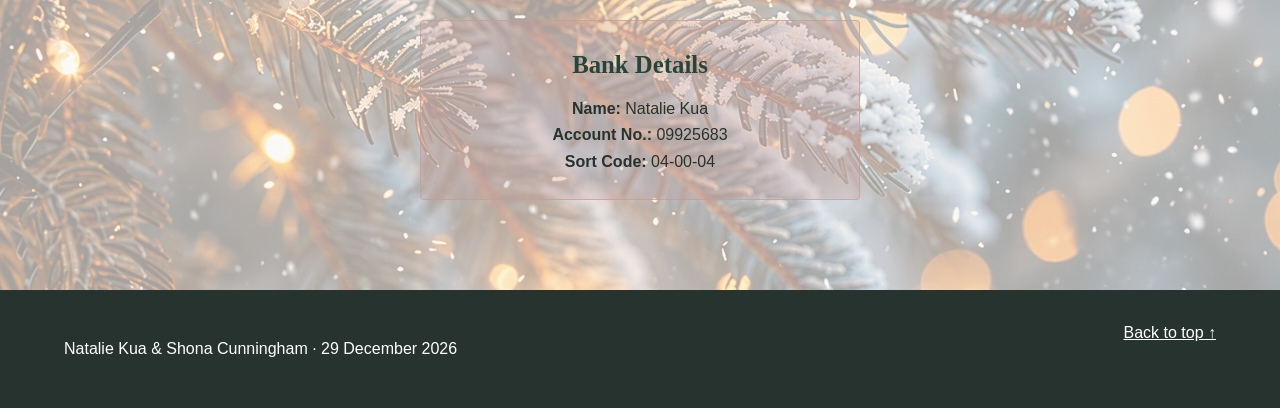
==== commit a60915b4: "Fix text formatting and add 'items not to bring' section Corrected punctuation and added a new detai" ====
--- a/index.html
+++ b/index.html
@@ -77,7 +77,7 @@
 	
 			<details>
 				<summary>What should I wear?</summary>
-				<p>Smart casual. We want you to feel comfortable , so wear whatever makes you feel your best and lets you celebrate and dance. The ceremony and reception are both located at The Talbot Inn, which will have heating. However, as it is the middle of winter, it may still be a bit chilly.</p>
+				<p>Smart casual. We want you to feel comfortable, so wear whatever makes you feel your best and lets you celebrate and dance. The ceremony and reception are both located at The Talbot Inn, which will have heating. However, as it is the middle of winter, it may still be a bit chilly.</p>
 			</details>
 	
 			<details>
@@ -99,6 +99,11 @@
 				<summary>Can I leave my car overnight?</summary>
 				<p>Parking at the Talbot Inn is charged at £10 for overnight guests which is payable on arrival at reception. Alternative complimentary parking can be found across the road.</p>
 			</details>
+
+			<details>
+				<summary>Anthing not to bring??</summary>
+				<p>We kindly ask that you don't bring or throw confetti at the venue, as its use incurs a £300 charge. Thank you for understanding and helping us avoid the additional cost.</p>
+			</details>
 	
 			<details>
 				<summary>Who should I contact on the day?</summary>
@@ -113,4 +118,4 @@
   </main>
   <footer><p>Natalie Kua & Shona Cunningham · 29 December 2026</p><a href="#home">Back to top ↑</a></footer>
   <script src="script.js"></script>
-</body></html>+</body></html>
--- a/styles.css
+++ b/styles.css
@@ -195,3 +195,202 @@
 .bank-details p {
     margin: 0;
 }
+
+/* Mobile layout refinements */
+@media (max-width: 750px) {
+    html, body {
+        width: 100%;
+        max-width: 100%;
+        overflow-x: hidden;
+    }
+
+    body {
+        text-align: center;
+    }
+
+    /* Keep both people visible in the hero photograph on narrow screens. */
+    .hero {
+        min-height: 100svh;
+        background-image:
+            linear-gradient(135deg, rgba(38,51,47,.80), rgba(71,97,87,.55)),
+            url('hero-placeholder.jpg');
+        background-size: auto 100%;
+        background-position: 31% center;
+        background-repeat: no-repeat;
+        background-color: var(--dark);
+    }
+
+    .nav {
+        height: 64px;
+        padding: 0 20px;
+        justify-content: flex-end;
+    }
+
+    .menu-button {
+        display: block;
+        margin-left: auto;
+    }
+
+    .menu {
+        top: 64px;
+        text-align: center;
+        align-items: center;
+        z-index: 20;
+    }
+
+    .menu a {
+        width: 100%;
+        text-align: center;
+        padding: 7px 0;
+    }
+
+    .hero-content {
+        width: 100%;
+        max-width: 100%;
+        margin: auto;
+        padding: 45px 22px 55px;
+        text-align: center;
+    }
+
+    .hero h1 {
+        font-size: clamp(3.1rem, 17vw, 4.8rem);
+        line-height: .88;
+        margin: 20px auto;
+        overflow-wrap: normal;
+    }
+
+    .eyebrow,
+    .date,
+    .intro {
+        text-align: center;
+        margin-left: auto;
+        margin-right: auto;
+    }
+
+    .date {
+        font-size: .86rem;
+        letter-spacing: .09em;
+    }
+
+    .intro {
+        max-width: 92%;
+    }
+
+    .section {
+        width: 100%;
+        padding: 55px 20px;
+        text-align: center;
+    }
+
+    .section > p {
+        width: 100%;
+        max-width: 680px;
+        margin-left: auto;
+        margin-right: auto;
+        text-align: center;
+    }
+
+    .grid,
+    .accordions,
+    .timeline {
+        width: 100%;
+        max-width: 100%;
+        margin-left: auto;
+        margin-right: auto;
+    }
+
+    .card,
+    .info,
+    .hotel {
+        width: 100%;
+        padding: 28px 20px;
+        text-align: center;
+    }
+
+    .timeline {
+        text-align: left;
+    }
+
+    .timeline div {
+        grid-template-columns: 78px minmax(0, 1fr);
+        gap: 8px;
+    }
+
+    .schedule-title {
+        width: 100%;
+        gap: 7px;
+        flex-wrap: nowrap;
+        justify-content: center;
+    }
+
+    .schedule-title h2,
+    .welcome .schedule-title h2,
+    .venue-background .venue-title h2,
+    #faq .schedule-title h2,
+    .gifts .schedule-title h2,
+    .section h2.winter-title {
+        font-size: clamp(2.5rem, 13vw, 4.25rem) !important;
+        line-height: .95;
+        white-space: normal !important;
+        overflow-wrap: anywhere;
+        text-align: center;
+        margin: 8px 0 18px;
+    }
+
+    .schedule-title .schedule-pinecone {
+        width: 42px;
+        height: 42px;
+    }
+
+    .pinecone-icon {
+        width: 78px;
+        height: 78px;
+    }
+
+    #faq .accordions {
+        margin: 20px auto 0 !important;
+        text-align: left;
+    }
+
+    .bank-details {
+        width: 100%;
+        max-width: 390px;
+        margin: 25px auto 0;
+        padding: 20px 16px;
+    }
+
+    .button {
+        max-width: 100%;
+    }
+
+    footer {
+        display: block;
+        text-align: center;
+        padding: 25px 18px;
+    }
+}
+
+/* Extra-small phones */
+@media (max-width: 390px) {
+    .hero {
+        background-position: 29% center;
+    }
+
+    .hero h1 {
+        font-size: clamp(2.8rem, 16vw, 3.8rem);
+    }
+
+    .schedule-title h2,
+    .welcome .schedule-title h2,
+    .venue-background .venue-title h2,
+    #faq .schedule-title h2,
+    .gifts .schedule-title h2,
+    .section h2.winter-title {
+        font-size: clamp(2.25rem, 12vw, 3.4rem) !important;
+    }
+
+    .schedule-title .schedule-pinecone {
+        width: 34px;
+        height: 34px;
+    }
+}
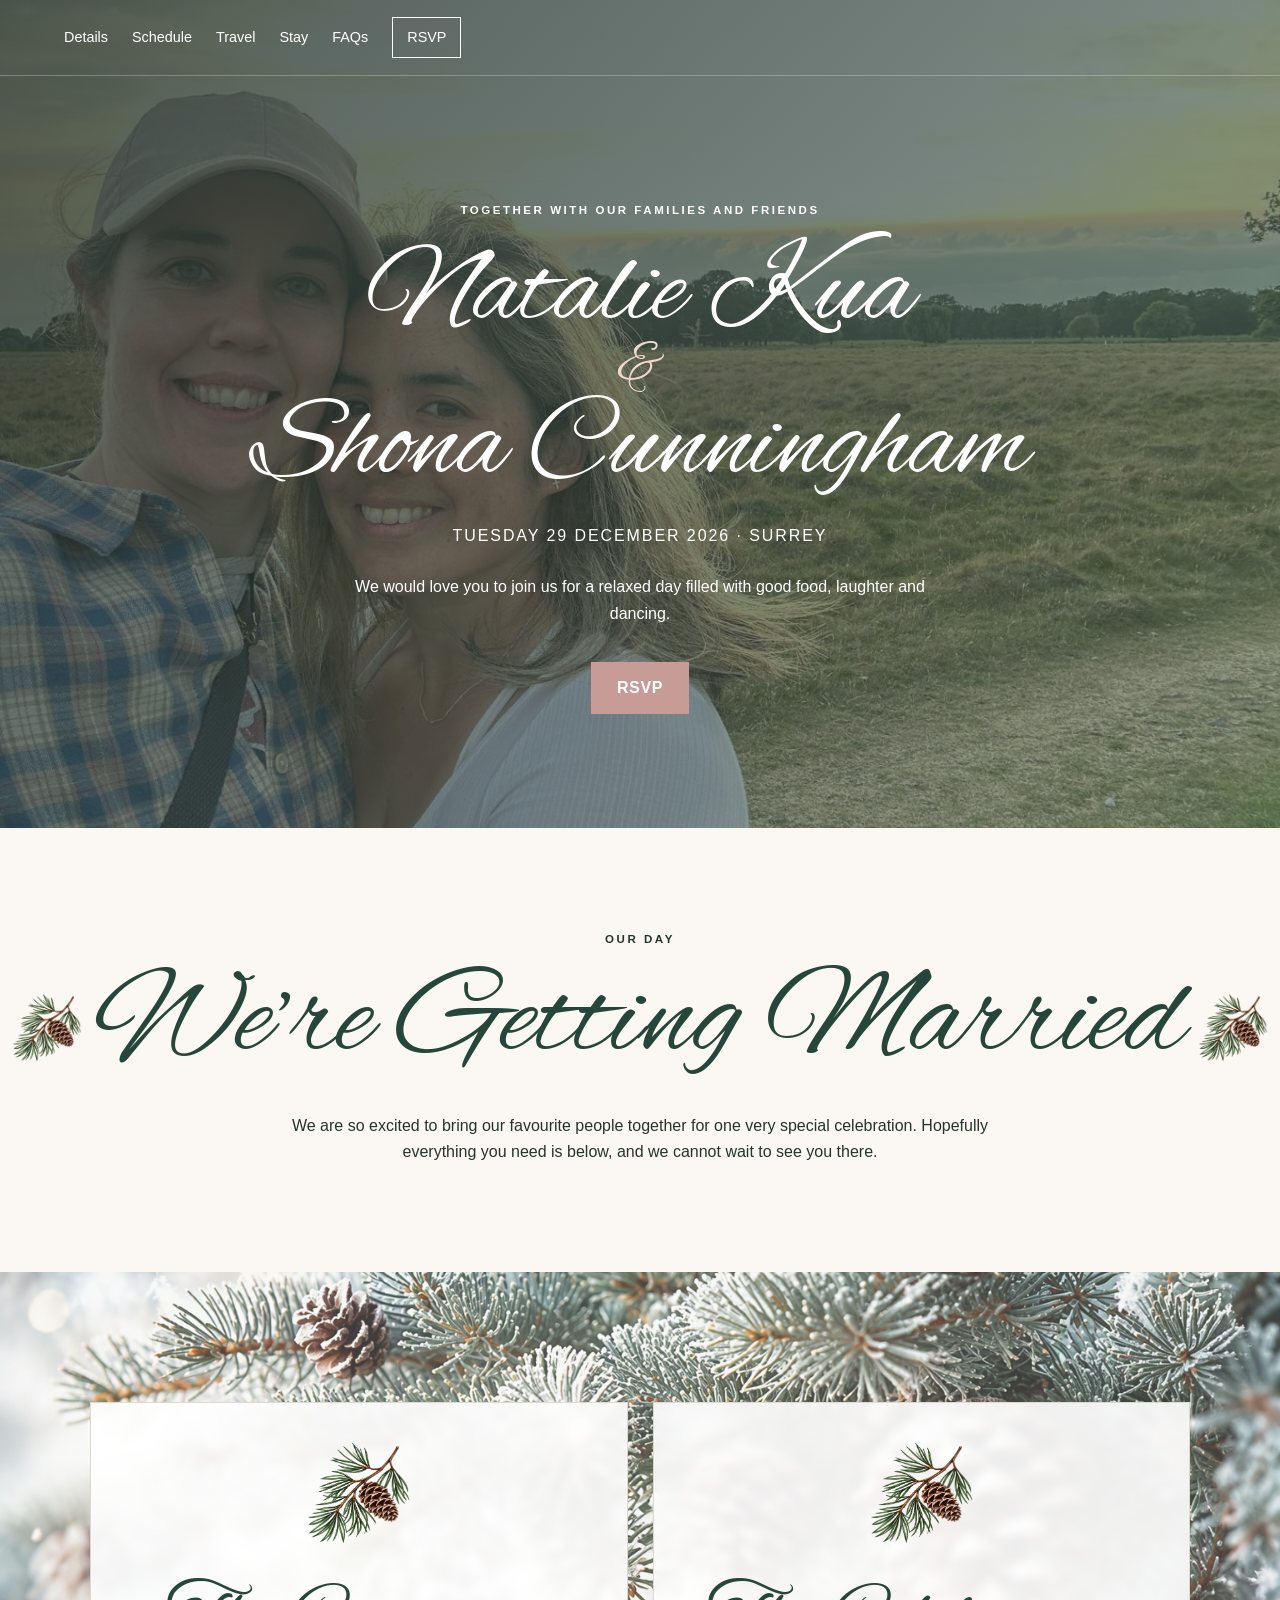
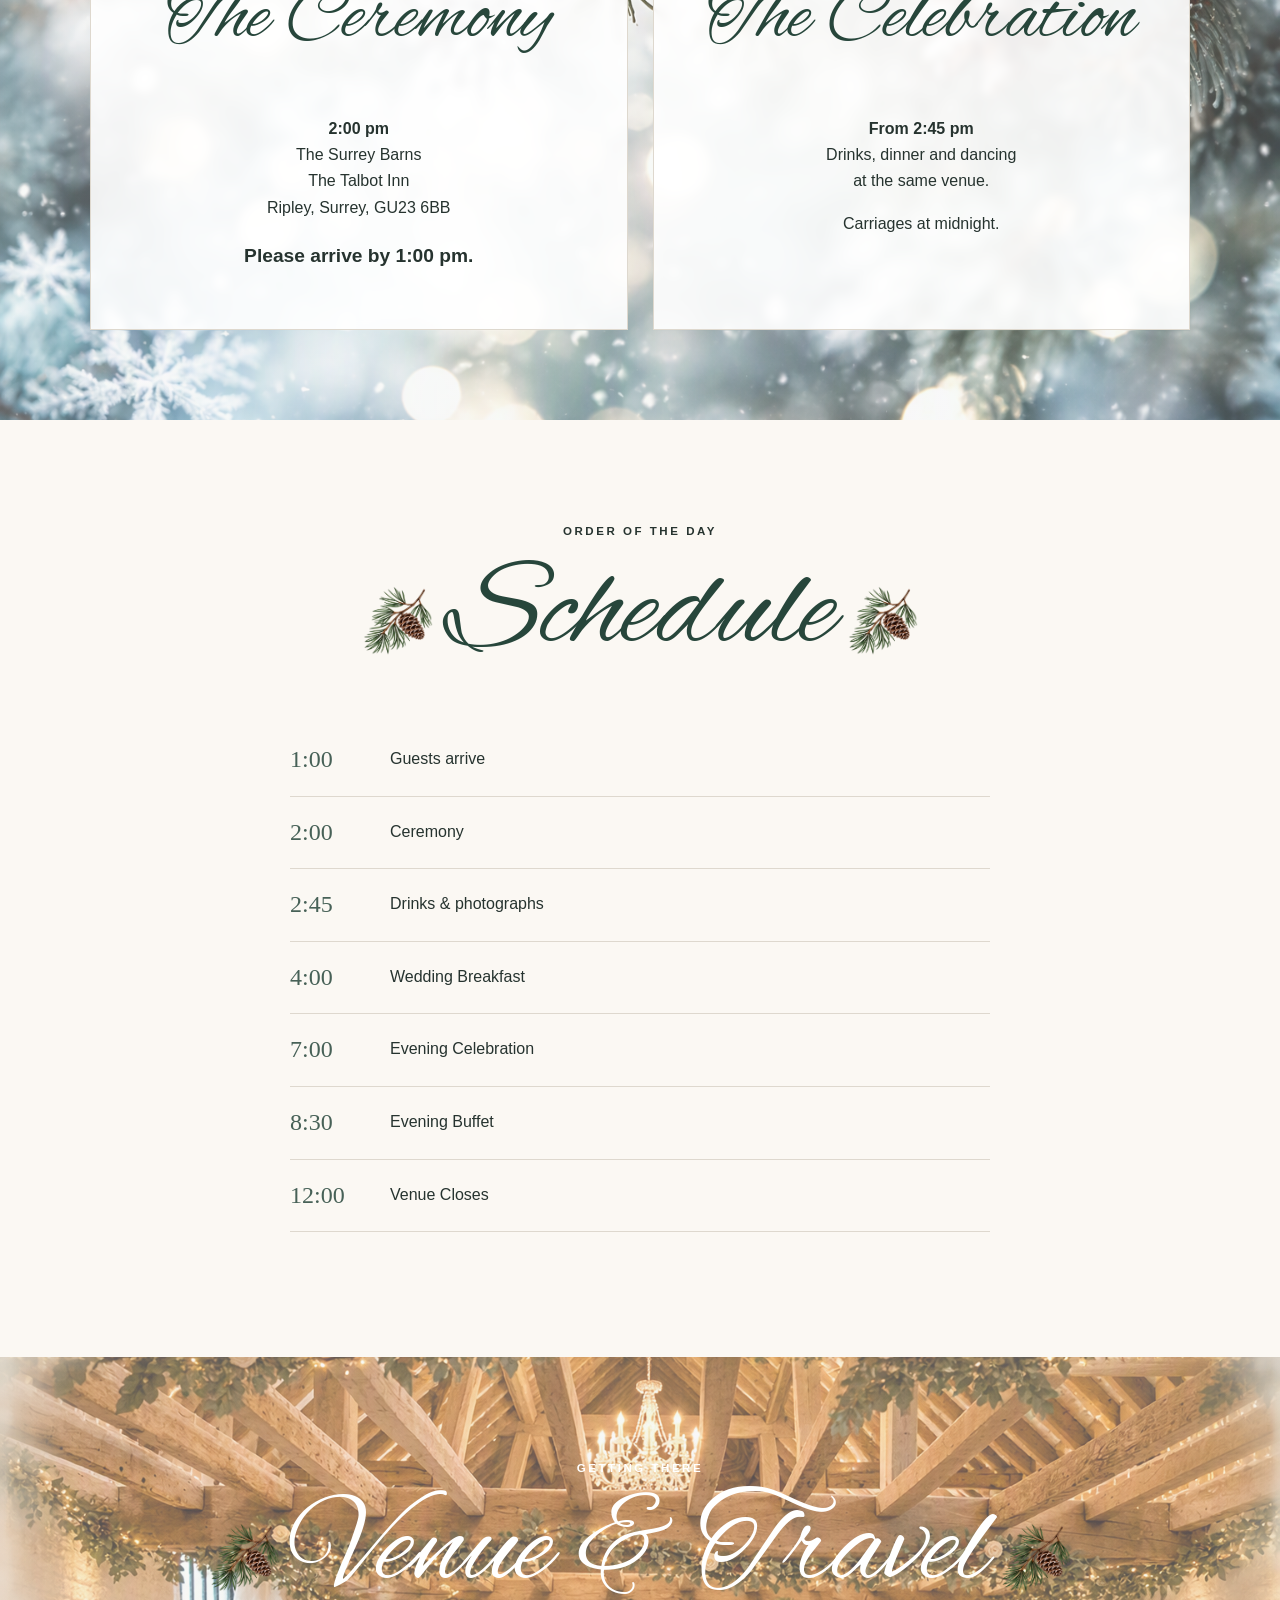
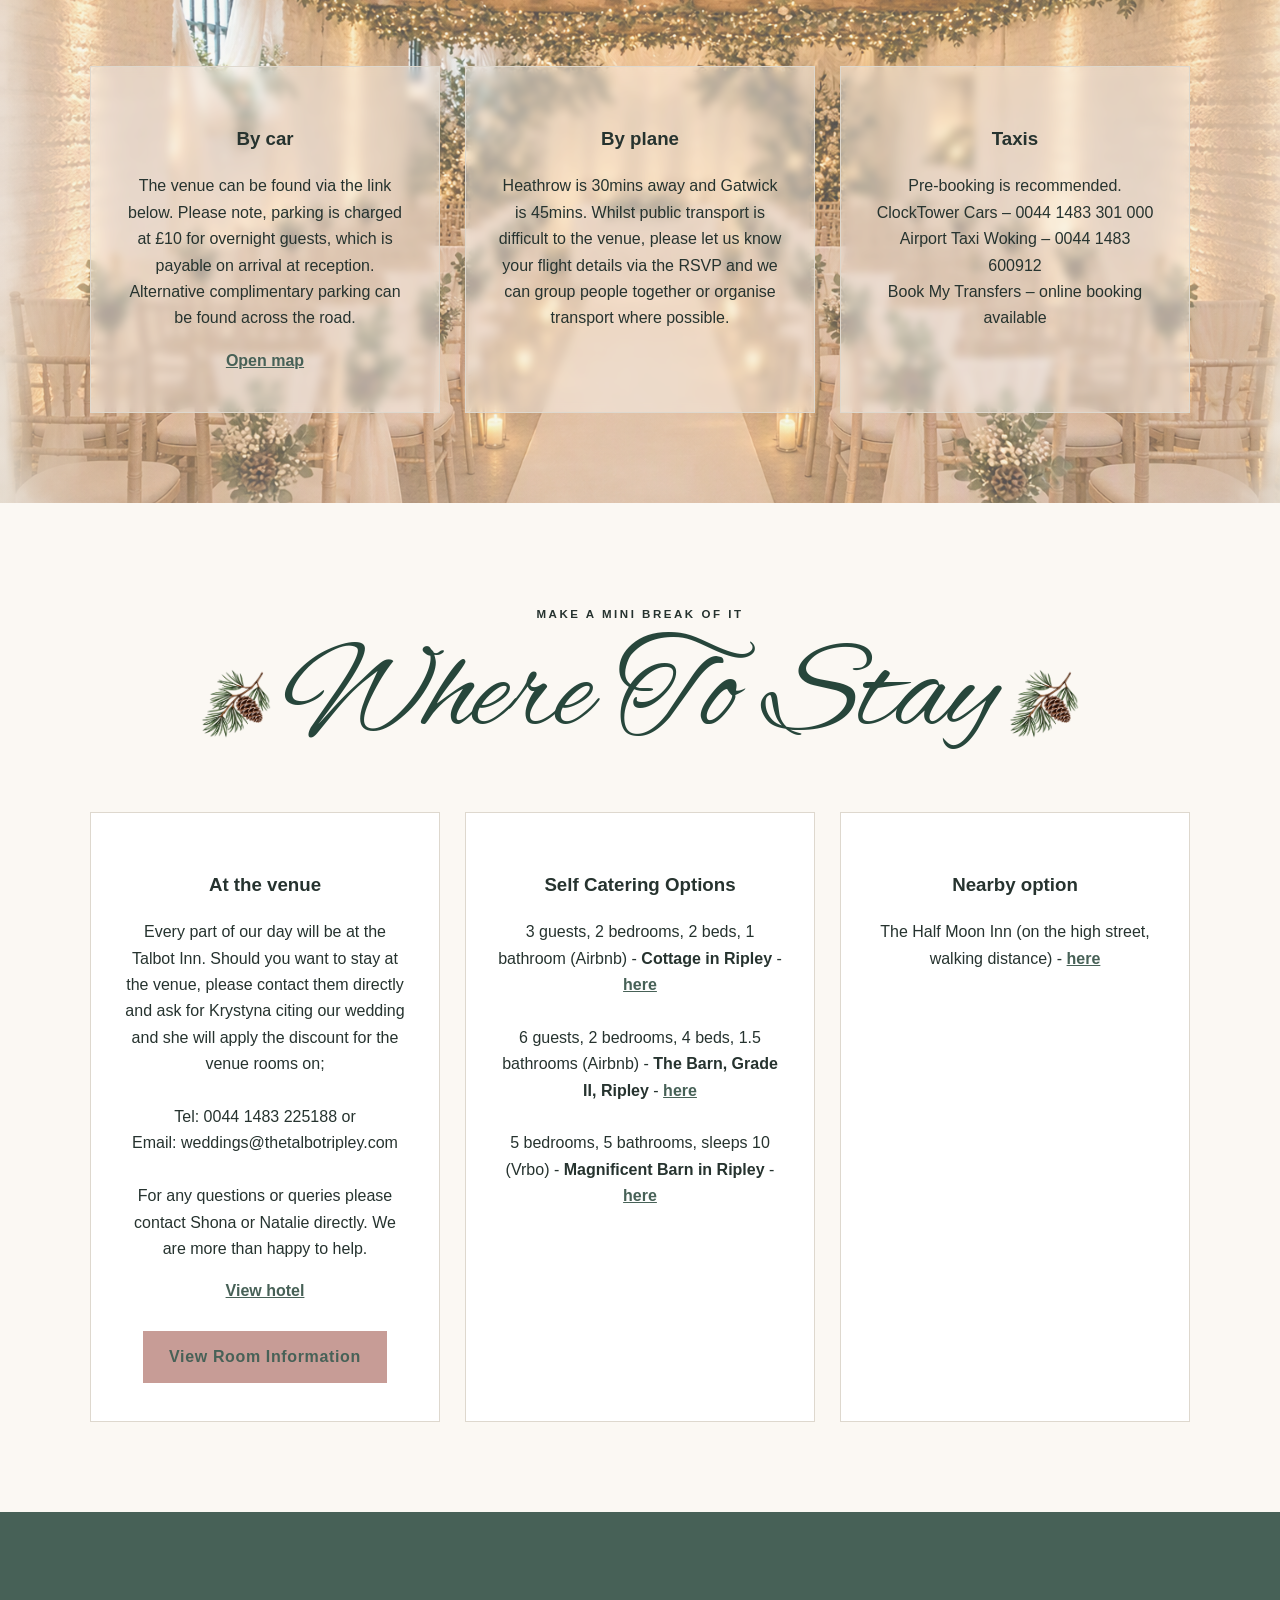
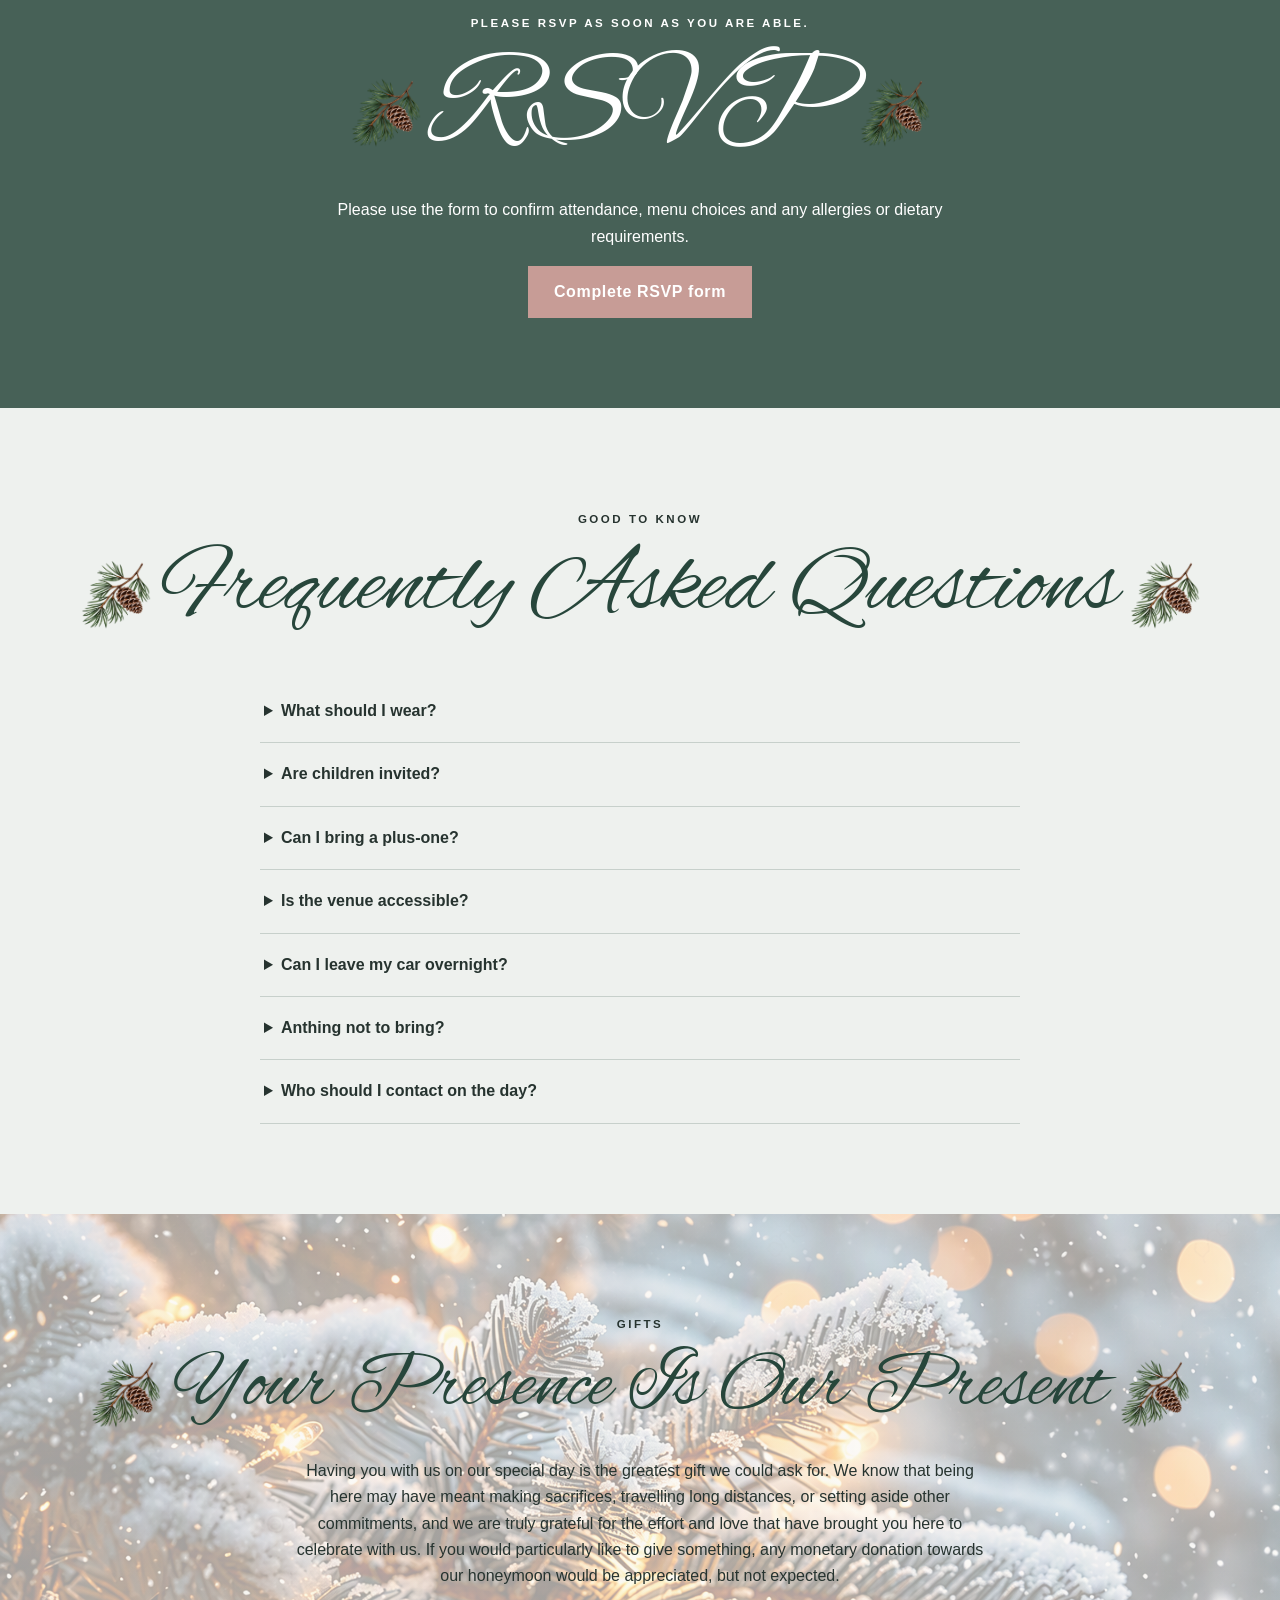
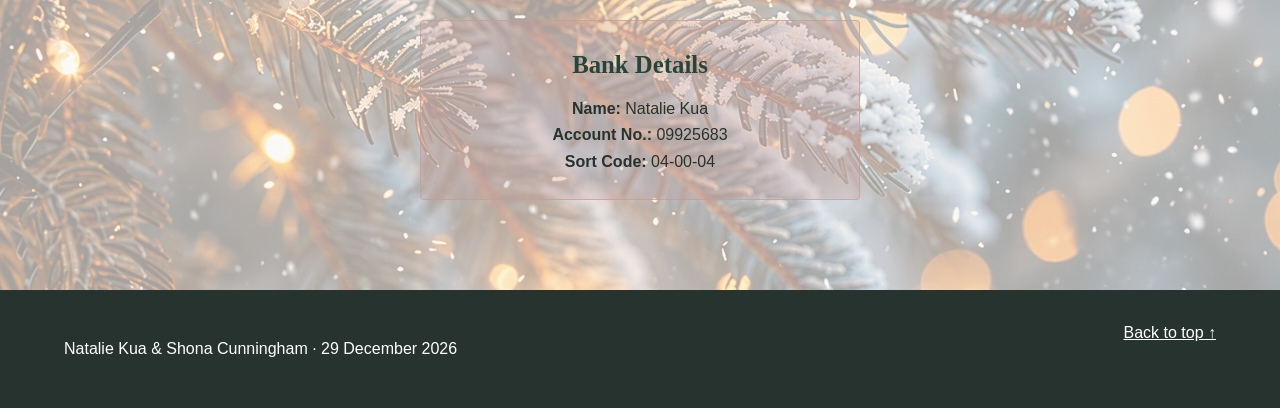
==== commit 1d9f7d35: "Fix typo in summary text for details section" ====
--- a/index.html
+++ b/index.html
@@ -101,7 +101,7 @@
 			</details>
 
 			<details>
-				<summary>Anthing not to bring??</summary>
+				<summary>Anthing not to bring?</summary>
 				<p>We kindly ask that you don't bring or throw confetti at the venue, as its use incurs a £300 charge. Thank you for understanding and helping us avoid the additional cost.</p>
 			</details>
 	
